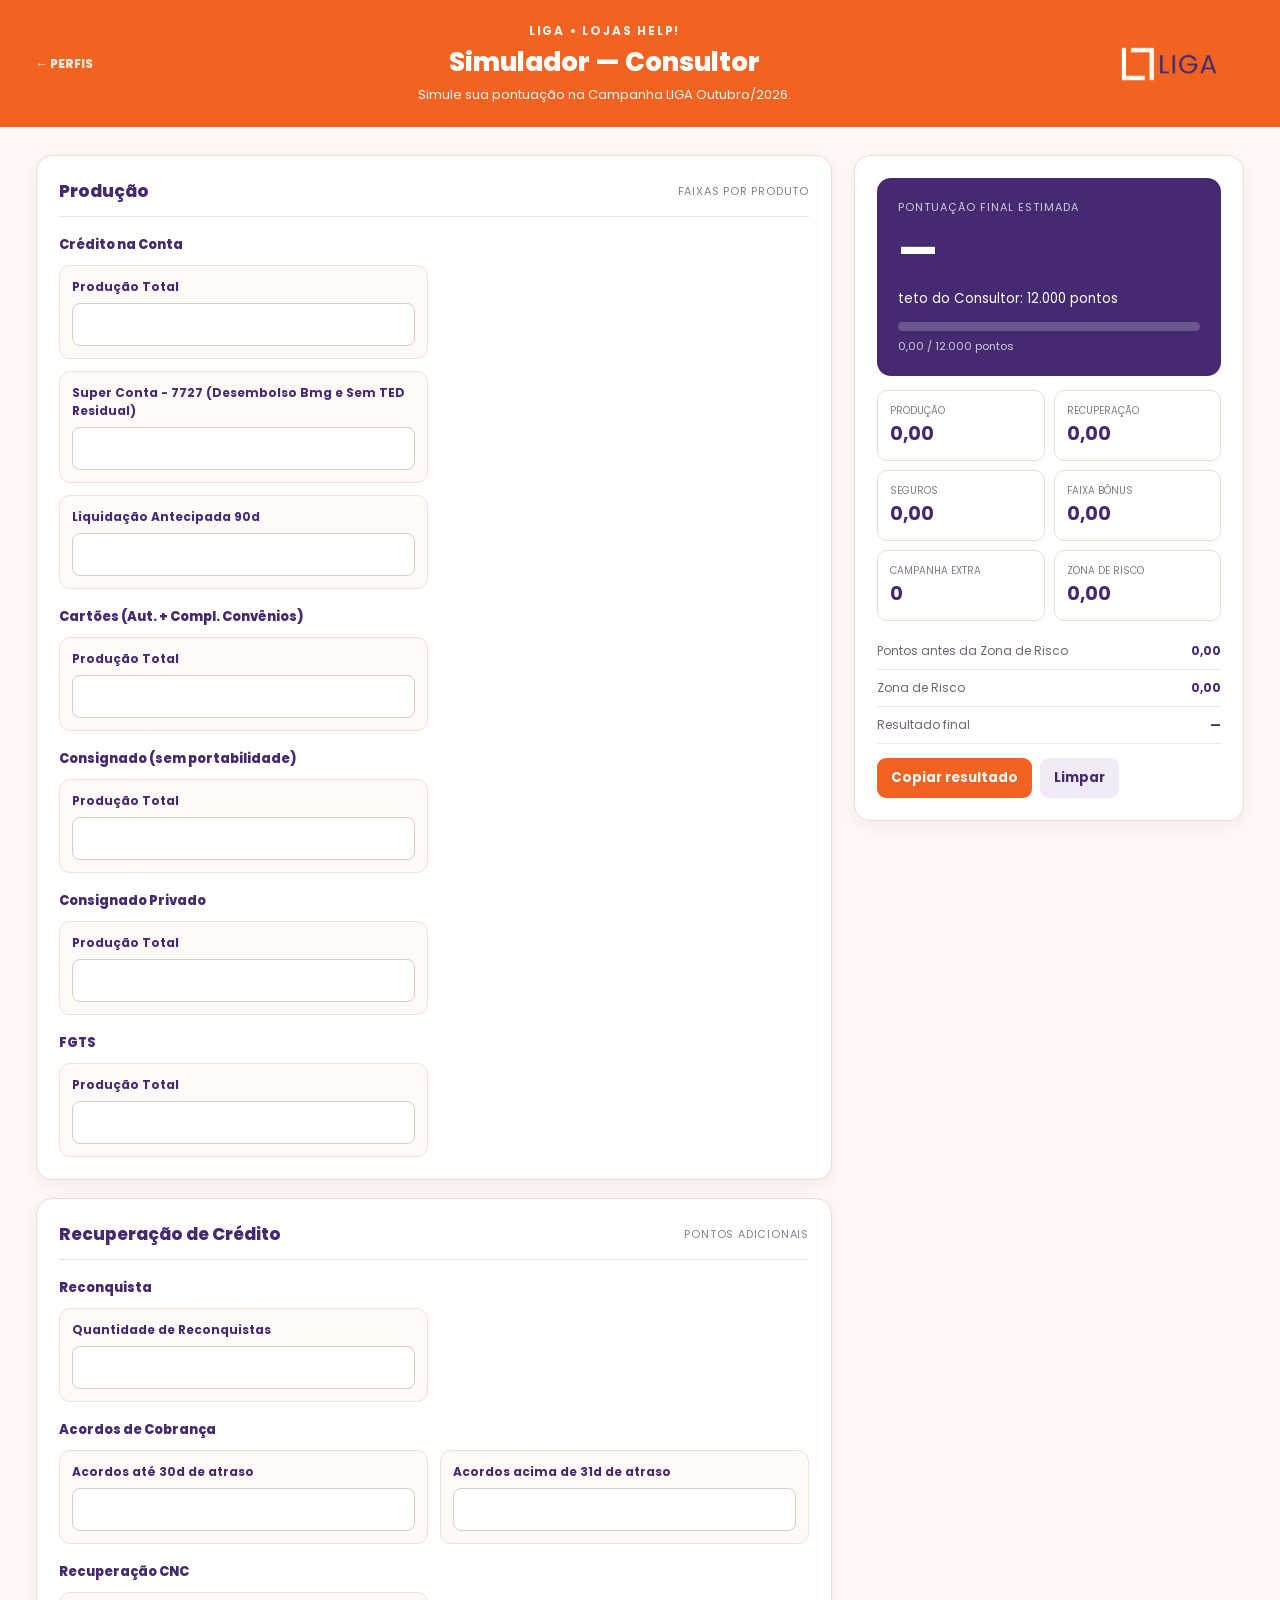
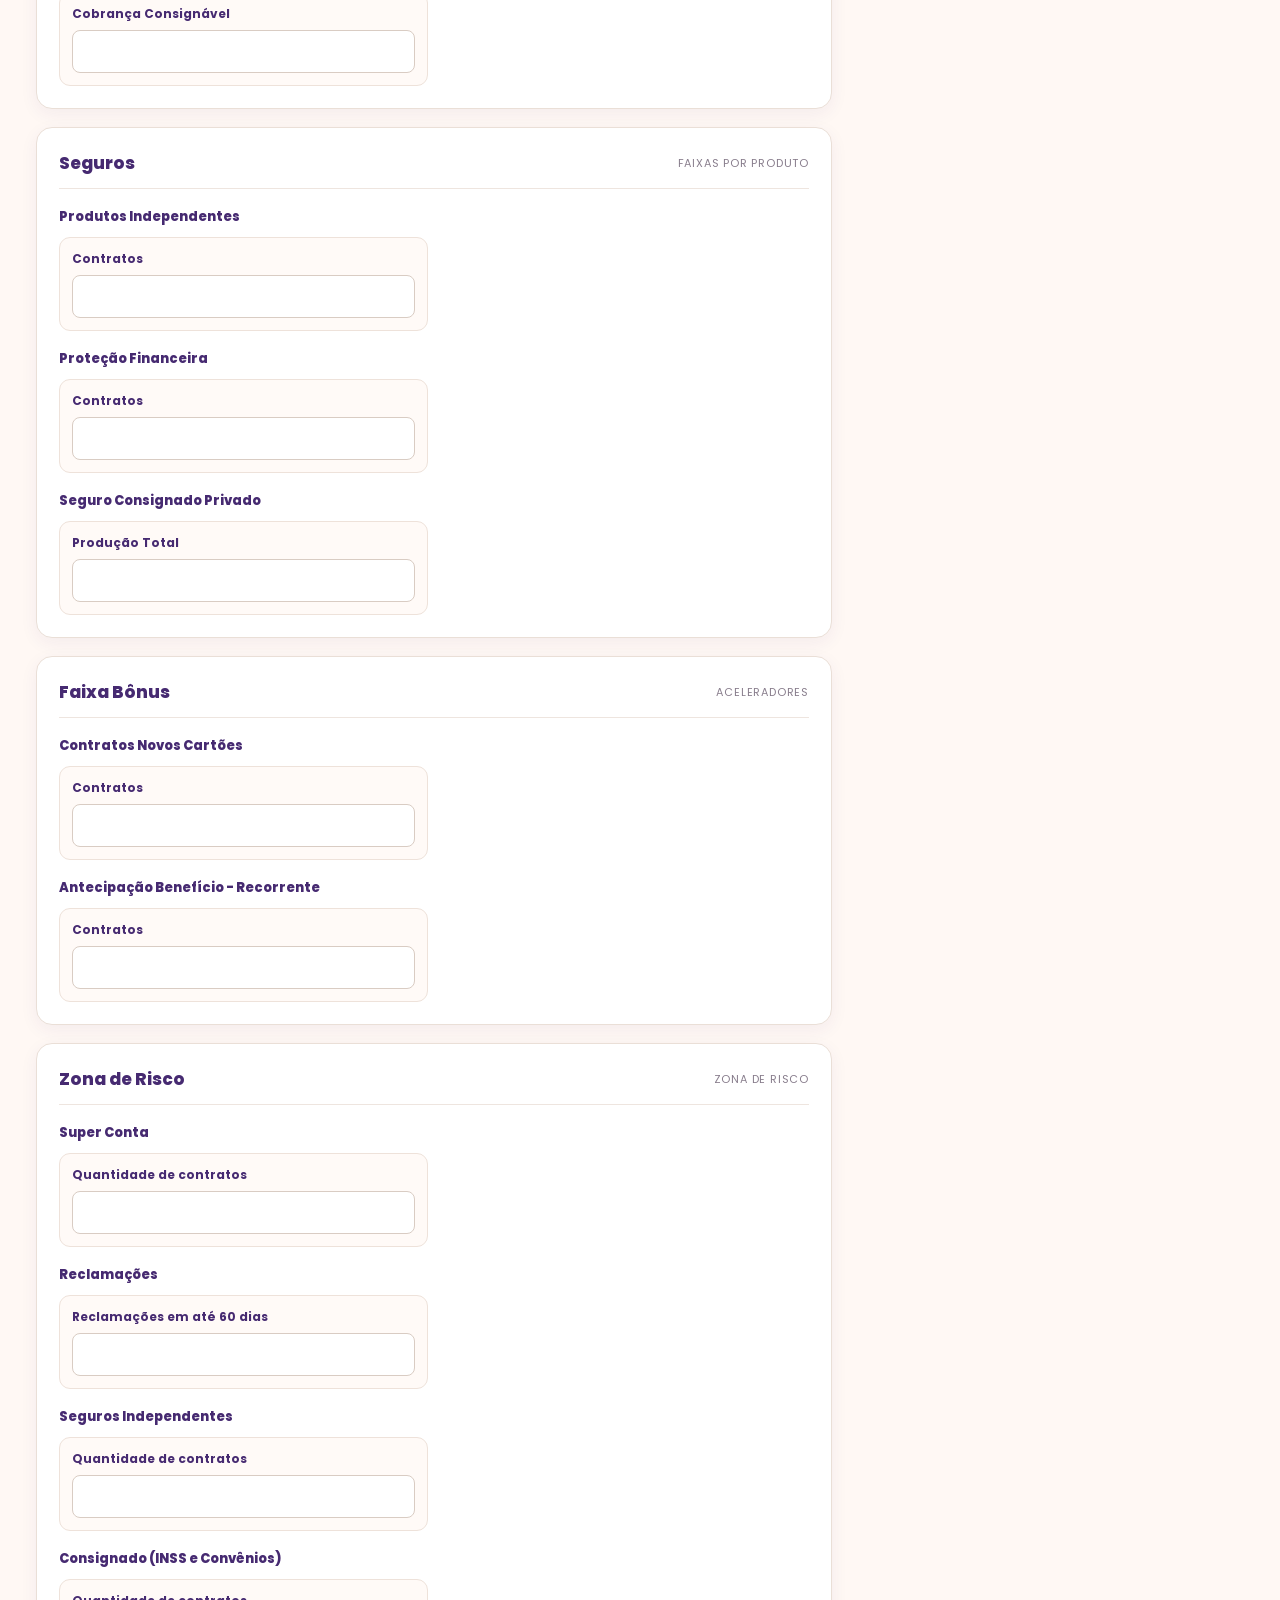
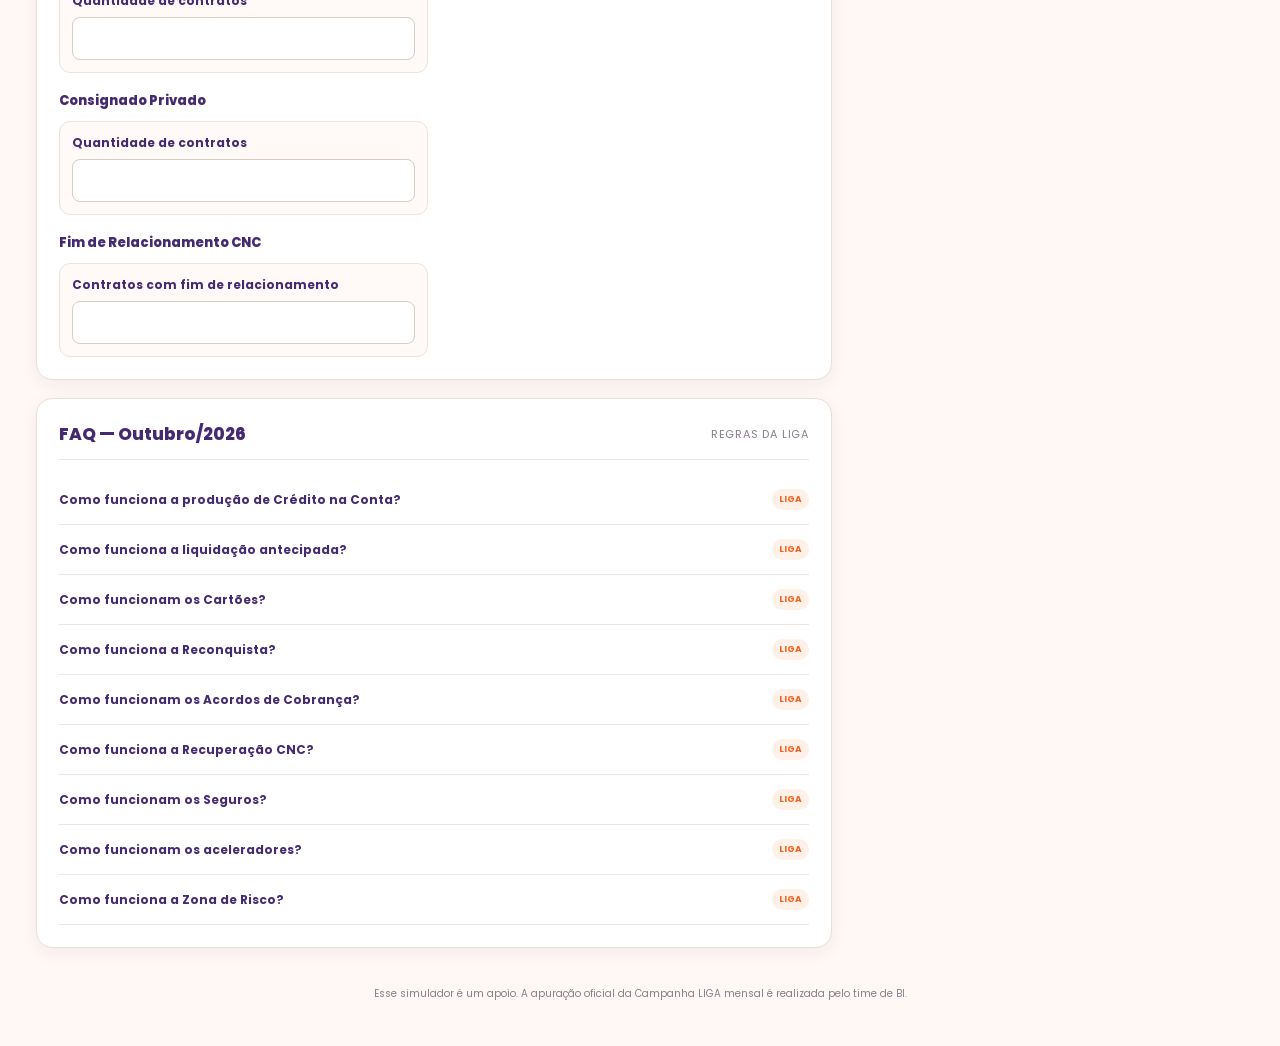
==== consultor.html @ 9d23b5d8 "Add files via upload" ====
<!doctype html><html lang="pt-BR"><head><meta charset="utf-8"><meta name="viewport" content="width=device-width,initial-scale=1"><title>LIGA Outubro/2026 — Consultor</title><link rel="stylesheet" href="styles.css"></head><body>
<header class="top"><a href="index.html" style="color:#fff;text-decoration:none;font-size:12px;font-weight:800;opacity:.85;margin-right:22px">← PERFIS</a><div><div class="brand">LIGA • LOJAS HELP!</div><div class="title">Simulador — Consultor</div><div class="subtitle">Simule sua pontuação na Campanha LIGA Outubro/2026.</div></div><div class="header-logo"><img src="logo-liga.png" alt="LIGA"></div></header>
<main class="wrap">
  <div class="layout">
    <section id="main">
      <div class="card">
        <div class="sectionhead"><h2>Produção</h2><span>Faixas por produto</span></div>

        <h3 class="subcat">Crédito na Conta</h3>
        <div class="grid single-stack">
          <div class="field"><label>Produção Total</label><input id="cnc" type="number" min="0"></div>
          <div class="field"><label>Super Conta - 7727 (Desembolso Bmg e Sem TED Residual)</label><input id="superProd" type="number" min="0"></div>
          <div class="field"><label>Liquidação Antecipada 90d</label><input id="cncLiq" type="number" min="0"></div>
        </div>

        <h3 class="subcat">Cartões (Aut. + Compl. Convênios)</h3>
        <div class="grid"><div class="field"><label>Produção Total</label><input id="cards" type="number" min="0"></div></div>

        <h3 class="subcat">Consignado (sem portabilidade)</h3>
        <div class="grid"><div class="field"><label>Produção Total</label><input id="cons" type="number" min="0"></div></div>

        <h3 class="subcat">Consignado Privado</h3>
        <div class="grid"><div class="field"><label>Produção Total</label><input id="priv" type="number" min="0"></div></div>

        <h3 class="subcat">FGTS</h3>
        <div class="grid"><div class="field"><label>Produção Total</label><input id="fgts" type="number" min="0"></div></div>
      </div>

      <div class="card">
        <div class="sectionhead"><h2>Recuperação de Crédito</h2><span>Pontos adicionais</span></div>
        <h3 class="subcat">Reconquista</h3>
        <div class="grid"><div class="field"><label>Quantidade de Reconquistas</label><input id="recon" type="number" min="0"></div></div>
        <h3 class="subcat">Acordos de Cobrança</h3>
        <div class="grid"><div class="field"><label>Acordos até 30d de atraso</label><input id="acord30" type="number" min="0"></div><div class="field"><label>Acordos acima de 31d de atraso</label><input id="acord31" type="number" min="0"></div></div>
        <h3 class="subcat">Recuperação CNC</h3>
        <div class="grid"><div class="field"><label>Cobrança Consignável</label><input id="cob" type="number" min="0"></div></div>
      </div>

      <div class="card">
        <div class="sectionhead"><h2>Seguros</h2><span>Faixas por produto</span></div>
        <h3 class="subcat">Produtos Independentes</h3>
        <div class="grid"><div class="field"><label>Contratos</label><input id="segInd" type="number" min="0"></div></div>
        <h3 class="subcat">Proteção Financeira</h3>
        <div class="grid"><div class="field"><label>Contratos</label><input id="protecao" type="number" min="0"></div></div>
        <h3 class="subcat">Seguro Consignado Privado</h3>
        <div class="grid"><div class="field"><label>Produção Total</label><input id="privSeguro" type="number" min="0"></div></div>
      </div>

      <div class="card">
        <div class="sectionhead"><h2>Faixa Bônus</h2><span>Aceleradores</span></div>
        <h3 class="subcat">Contratos Novos Cartões</h3>
        <div class="grid"><div class="field"><label>Contratos</label><input id="novosCartoes" type="number" min="0"></div></div>
        <h3 class="subcat">Antecipação Benefício - Recorrente</h3>
        <div class="grid"><div class="field"><label>Contratos</label><input id="antecipacao" type="number" min="0"></div></div>
      </div>

      <div class="card">
        <div class="sectionhead"><h2>Zona de Risco</h2><span>Zona de Risco</span></div>
        <h3 class="subcat">Super Conta</h3>
        <div class="grid"><div class="field"><label>Quantidade de contratos</label><input id="superQtd" type="number" min="0"></div></div>
        <h3 class="subcat">Reclamações</h3>
        <div class="grid"><div class="field"><label>Reclamações em até 60 dias</label><input id="reclam" type="number" min="0"></div></div>
        <h3 class="subcat">Seguros Independentes</h3>
        <div class="grid"><div class="field"><label>Quantidade de contratos</label><input id="segRisk" type="number" min="0"></div></div>
        <h3 class="subcat">Consignado (INSS e Convênios)</h3>
        <div class="grid"><div class="field"><label>Quantidade de contratos</label><input id="consQtd" type="number" min="0"></div></div>
        <h3 class="subcat">Consignado Privado</h3>
        <div class="grid"><div class="field"><label>Quantidade de contratos</label><input id="privQtd" type="number" min="0"></div></div>
        <h3 class="subcat">Fim de Relacionamento CNC</h3>
        <div class="grid"><div class="field"><label>Contratos com fim de relacionamento</label><input id="fim" type="number" min="0"></div></div>
      </div>

      <div class="card faq">
        <div class="sectionhead"><h2>FAQ — Outubro/2026</h2><span>Regras da LIGA</span></div>
        <div id="faqConsultor"></div>
      </div>
    </section>

    <aside class="sticky">
      <div class="card">
        <div class="hero">
          <div class="label">Pontuação final estimada</div>
          <div class="points" id="points">0</div>
          <small>teto do Consultor: 12.000 pontos</small>
          <div class="meter"><div id="bar"></div></div>
          <div class="metertext" id="metertext">0 / 12.000 pontos</div>
        </div>
        <div class="kpis">
          <div class="kpi"><small>Produção</small><strong id="prodPts">0</strong></div>
          <div class="kpi"><small>Recuperação</small><strong id="recPts">0</strong></div>
          <div class="kpi"><small>Seguros</small><strong id="segPts">0</strong></div>
          <div class="kpi"><small>Faixa Bônus</small><strong id="bonusPts">0</strong></div>
          <div class="kpi"><small>Campanha Extra</small><strong id="extraPts">0</strong></div>
          <div class="kpi"><small>Zona de Risco</small><strong class="bad" id="defPts">0</strong></div>
        </div>
        <div class="breakdown">
          <div class="brow"><span>Pontos antes da Zona de Risco</span><strong id="before">0</strong></div>
          <div class="brow"><span>Zona de Risco</span><strong class="bad" id="defline">0</strong></div>
          <div class="brow"><span>Resultado final</span><strong id="finalrow">0</strong></div>
        </div>
        <div class="actions"><button class="btn primary" id="copy">Copiar resultado</button><button class="btn secondary" id="clear">Limpar</button></div>
      </div>
    </aside>
  </div>
  <div class="footer">Esse simulador é um apoio. A apuração oficial da Campanha LIGA mensal é realizada pelo time de BI.</div>
</main>
<script src="config-outubro.js"></script><script>
const $=id=>document.getElementById(id);
const n=id=>Math.max(0,parseFloat($(id)?.value)||0);
const fmt=v=>Number(v).toLocaleString('pt-BR',{minimumFractionDigits:2,maximumFractionDigits:2});

// Regras matemáticas reproduzidas da aba "Simulador" e da aba "Premissas"
// da planilha oficial "Simulador Liga Mensal - Consultor - Outubro.26 1.xlsx".
const P={
  cnc:[
    [30000,0.006],[35000,0.009],[40000,0.012],[45000,0.015],[50000,0.018],
    [55000,0.021],[60000,0.024],[65000,0.027],[75000,0.03],[85000,0.04],[100000,0.05]
  ],
  cards:[[0.01,0.01]],
  cons:[[5000,0.001],[20000,0.005],[30000,0.0075],[40000,0.01]],
  priv:[[0,0.01],[40000,0.015],[60000,0.02]],
  fgts:[[0.01,0.01]],
  segurosInd:[[0,0],[6,3],[11,5],[16,10]],
  protecao:[[0,0],[20,3],[46,5],[66,10]],
  novoCartao:[[0,0],[3,30],[7,40],[10,50]],
  antecipacao:[[0,0],[4,10],[8,20]],
  superDef:[[0,-0.2],[2,-0.1],[3,0]],
  reclDef:[[0,0],[1,-0.1],[2,-0.2]],
  segDef:[[0,-0.2],[3,0]],
  consDef:[[0,-0.2],[3,0]],
  privDef:[[0,-0.1],[2,0]],
  recon:[[1,50],[4,100]]
};
function lookup(v,arr){let r=arr[0]?.[1]??0;for(const [m,x] of arr){if(v>=m)r=x;else break}return r}
function calc(){
  // D8 = D4 + 50%*D5 - D7, never below zero.
  const cncFinal=Math.max(0,n('cnc')+n('superProd')*0.5-n('cncLiq'));
  // O1 (dias da primeira digitação) na planilha fica vazio/0 por padrão,
  // portanto o simulador usa as faixas padrão de Consultor.
  const cncRate=lookup(cncFinal,P.cnc);
  const cncPts=cncFinal*cncRate;
  const cardPts=n('cards')*0.01;
  const consPts=n('cons')*lookup(n('cons'),P.cons);
  const privPts=n('priv')*lookup(n('priv'),P.priv);
  const fgtsPts=n('fgts')*0.01;
  const production=cncPts+cardPts+consPts+privPts+fgtsPts;

  const reconPts=n('recon')*lookup(n('recon'),P.recon);
  const acord30Pts=n('acord30')*0.20;
  const acord31Pts=n('acord31')*0.10;
  const recoveryCncPts=n('cob')*0.10;
  const recovery=reconPts+acord30Pts+acord31Pts+recoveryCncPts;

  const si=n('segInd');
  const siPts=lookup(si,P.segurosInd)*si;
  const pf=n('protecao');
  const pfPts=si<6?0:lookup(pf,P.protecao)*pf;
  const privSeguroPts=n('privSeguro')*0.005;
  const insurance=siPts+pfPts+privSeguroPts;

  const newCardPts=lookup(n('novosCartoes'),P.novoCartao)*n('novosCartoes');
  const antecipPts=lookup(n('antecipacao'),P.antecipacao)*n('antecipacao');
  const bonus=newCardPts+antecipPts;

  // O3:O6 = produção + recuperação + seguros + bônus.
  const base=production+recovery+insurance+bonus;

  // O7 reproduz os deflatores sequenciais da planilha.
  const dSuper=base*lookup(n('superQtd'),P.superDef);
  const n27=base+dSuper;
  const dRecl=n27*lookup(n('reclam'),P.reclDef);
  const n28=n27+dRecl;
  const dSeg=n28*lookup(n('segRisk'),P.segDef);
  const n29=n28+dSeg;
  const dCons=n29*lookup(n('consQtd'),P.consDef);
  const n30=n29+dCons;
  const dPriv=n30*lookup(n('privQtd'),P.privDef);
  const fim=-n('fim')*50;
  const deflators=dSuper+dRecl+dSeg+dCons+dPriv+fim;

  // O8 = MIN(12.000, O3+O4+O5+O6+O7)
  const final=Math.min(12000,Math.max(0,base+deflators));

  const riskStarted=['superQtd','reclam','segRisk','consQtd','privQtd','fim']
    .some(id => String($(id)?.value ?? '').trim() !== '');
  $('points').textContent=riskStarted?fmt(final):'—';
  $('metertext').textContent=riskStarted?fmt(final)+' / 12.000 pontos':'Preencha a Zona de Risco para visualizar a pontuação final';
  
  $('prodPts').textContent=fmt(production);
  $('recPts').textContent=fmt(recovery);
  $('segPts').textContent=fmt(insurance);
  $('bonusPts').textContent=fmt(bonus);
  $('defPts').textContent=fmt(deflators);
  $('before').textContent=fmt(base);
  $('defline').textContent=(deflators<0?'-':'')+fmt(Math.abs(deflators));
  $('finalrow').textContent=riskStarted?fmt(final):'—';
  $('bar').style.width=(riskStarted?Math.min(100,final/12000*100):0)+'%';
  $('metertext').textContent=fmt(final)+' / 12.000 pontos';
}

document.querySelectorAll('input').forEach(x=>x.addEventListener('input',calc));
$('clear').onclick=()=>{document.querySelectorAll('input').forEach(x=>x.value='');calc()};
$('copy').onclick=()=>{const v=$('points').textContent;if(v==='—')return;navigator.clipboard?.writeText('Minha simulação LIGA Outubro/2026: '+v+' pontos.');};

const faq=[
['Como funciona a produção de Crédito na Conta?','A produção considerada é a Produção Total + 50% da produção de Super Conta (7727), com Desembolso Bmg e sem TED Residual, descontando a Liquidação Antecipada 90d. A faixa é aplicada sobre essa produção final.'],
['Como funciona a liquidação antecipada?','O valor de liquidação antecipada em até 90 dias reduz a produção considerada de Crédito na Conta.'],
['Como funcionam os Cartões?','A produção de Cartões considerada pelo simulador é a Produção Total multiplicada pela taxa de 1,00% prevista na planilha.'],
['Como funciona a Reconquista?','Até 3 contratos: 50 pontos por contrato. A partir de 4 contratos: 100 pontos por contrato.'],
['Como funcionam os Acordos de Cobrança?','20% sobre pagamentos de acordos até 30 dias de atraso e 10% sobre pagamentos a partir do 31º dia.'],
['Como funciona a Recuperação CNC?','10% sobre o valor informado como Cobrança Consignável/valor recuperado do CNC.'],
['Como funcionam os Seguros?','Produtos Independentes: 6–10 = 3 pontos por contrato; 11–15 = 5; 16+ = 10. Proteção Financeira: 20–45 = 3; 46–65 = 5; 66+ = 10, condicionada a pelo menos 6 Produtos Independentes. Seguro Consignado Privado: 0,50% sobre a produção informada.'],
['Como funcionam os aceleradores?','Contratos Novos Cartões: 3–6 = 30 pontos por contrato; 7–9 = 40; 10+ = 50. Antecipação de Benefício recorrente: 4–8 = 10 pontos por contrato; 9+ = 20.'],
['Como funciona a Zona de Risco?','Os deflatores são calculados sequencialmente sobre o subtotal da planilha: Super Conta, Reclamações, Seguros Independentes, Consignado, Consignado Privado e -50 pontos por contrato com fim de relacionamento CNC.']
];
$('faqConsultor').innerHTML=faq.map(x=>`<div class="item"><button onclick="this.parentElement.classList.toggle('open')">${x[0]} <span class="tag">LIGA</span></button><div class="answer">${x[1]}</div></div>`).join('');
calc();
</script></body></html>
---- styles.css ----
@import url('https://fonts.googleapis.com/css2?family=Poppins:wght@400;500;600;700;800&display=swap');
*{box-sizing:border-box}
:root{--orange:#f26322;--purple:#462a71;--light:#fff8f4;--border:#eadfd7;--muted:#756d78}
html,body{margin:0;min-height:100%;font-family:'Poppins',sans-serif;color:var(--purple)}
body{background:var(--light)}
button,input{font-family:'Poppins',sans-serif}a{text-decoration:none}
.top{background:var(--orange);color:#fff;padding:22px 36px;display:flex;align-items:center;gap:20px}
.top>a{color:#fff!important;font-family:'Poppins',sans-serif}.top>div:nth-child(2){flex:1;text-align:center}
.brand{font-size:12px;letter-spacing:1.8px;font-weight:700;opacity:.9}.title{font-size:26px;font-weight:800;margin:3px 0}.subtitle{font-size:13px;opacity:.92}.month{font-size:12px;font-weight:700;letter-spacing:1px}
.wrap{max-width:1440px;margin:auto;padding:28px 36px 45px}.layout{display:grid;grid-template-columns:minmax(0,1fr) 390px;gap:22px;align-items:start}.layout>section{min-width:0}.layout>.sticky{min-width:0}
.card{background:#fff;border:1px solid var(--border);border-radius:16px;padding:22px;box-shadow:0 5px 18px rgba(70,42,113,.06);margin-bottom:18px}
.sectionhead{display:flex;justify-content:space-between;align-items:center;border-bottom:1px solid #eee5df;padding-bottom:12px;margin-bottom:15px}.sectionhead h2{font-size:17px;margin:0;font-weight:800;color:var(--purple)}.sectionhead span{font-size:11px;color:#887d8c;text-transform:uppercase;letter-spacing:.8px}
.grid{display:grid;grid-template-columns:repeat(2,minmax(0,1fr));gap:12px}.field{background:#fffaf7;border:1px solid #eee2da;border-radius:11px;padding:12px}.field label{display:block;font-size:12px;font-weight:700;color:var(--purple);margin-bottom:7px}.field input{width:100%;padding:10px 11px;border:1px solid #d9ccc3;border-radius:8px;background:#fff;color:#2d2237;font-size:14px;outline:none}.field input:focus{border-color:var(--orange);box-shadow:0 0 0 3px rgba(242,99,34,.12)}
.hint,.note{font-size:11px;line-height:1.5;color:#7d737e;margin-top:7px}.sticky{position:sticky;top:16px;height:max-content}
.hero{background:var(--purple);color:#fff;border-radius:14px;padding:21px}.hero .label{font-size:11px;text-transform:uppercase;letter-spacing:1px;opacity:.75}.points{font-size:42px;font-weight:800;margin:3px 0}.meter{height:9px;background:rgba(255,255,255,.2);border-radius:20px;overflow:hidden;margin:12px 0 7px}.meter>div{height:100%;background:var(--orange);width:0;border-radius:20px}.metertext{font-size:11px;opacity:.75}
.kpis{display:grid;grid-template-columns:1fr 1fr;gap:9px;margin-top:14px}.kpi{border:1px solid var(--border);border-radius:10px;padding:12px;background:#fff}.kpi small{display:block;font-size:10px;color:#857a87;text-transform:uppercase}.kpi strong{font-size:19px;color:var(--purple)}
.breakdown{margin-top:12px}.brow{display:flex;justify-content:space-between;border-bottom:1px solid #eee7e2;padding:9px 0;font-size:12px;color:#6e6472}.brow strong{color:var(--purple)}
.actions{display:flex;gap:8px;margin-top:14px}.btn{border:0;border-radius:9px;padding:10px 14px;font-weight:700;cursor:pointer}.primary{background:var(--orange);color:#fff}.secondary{background:#f2eaf7;color:var(--purple)}
.tabs{display:flex;gap:8px;margin-bottom:20px}.tab{border:1px solid #dfd2e8;background:#fff;color:var(--purple);padding:11px 18px;border-radius:10px;font-weight:800;cursor:pointer}.tab.active{background:var(--purple);color:#fff;border-color:var(--purple)}
.faq{margin-top:4px}.item{border-bottom:1px solid #eee5df}.item button{width:100%;border:0;background:#fff;color:var(--purple);display:flex;justify-content:space-between;align-items:center;padding:14px 0;font-size:12px;font-weight:700;text-align:left;cursor:pointer}.tag{font-size:9px;background:#fff0e8;color:var(--orange);padding:4px 7px;border-radius:20px}.answer{display:none;padding:0 0 14px;font-size:12px;color:#6d6470;line-height:1.55}.item.open .answer{display:block}
.footer{text-align:center;color:#8a7e8c;font-size:10px;line-height:1.5;margin-top:20px}
@media(max-width:1000px){.layout{grid-template-columns:minmax(0,1fr) 350px}}@media(max-width:850px){.layout{grid-template-columns:1fr}.sticky{position:static}}@media(max-width:700px){.top{padding:18px 16px;flex-wrap:wrap}.top>div:nth-child(2){order:2;flex-basis:100%;text-align:left}.month{margin-left:auto}.wrap{padding:20px 14px 35px}.grid{grid-template-columns:1fr}.tabs{overflow:auto}.title{font-size:22px}}

.header-logo{margin-left:auto;display:flex;align-items:center}.header-logo img{width:150px;max-height:54px;object-fit:contain;display:block}
@media(max-width:700px){.header-logo img{width:110px;max-height:42px}}

.subcat{font-size:13px;color:var(--purple);margin:18px 0 10px;font-weight:800}

.unit{font-size:10px;color:#8a7e8c;font-weight:500;margin-top:4px}

.single-stack{grid-template-columns:1fr}.single-stack .field{width:calc(50% - 6px)}
@media(max-width:700px){.single-stack .field{width:100%}}
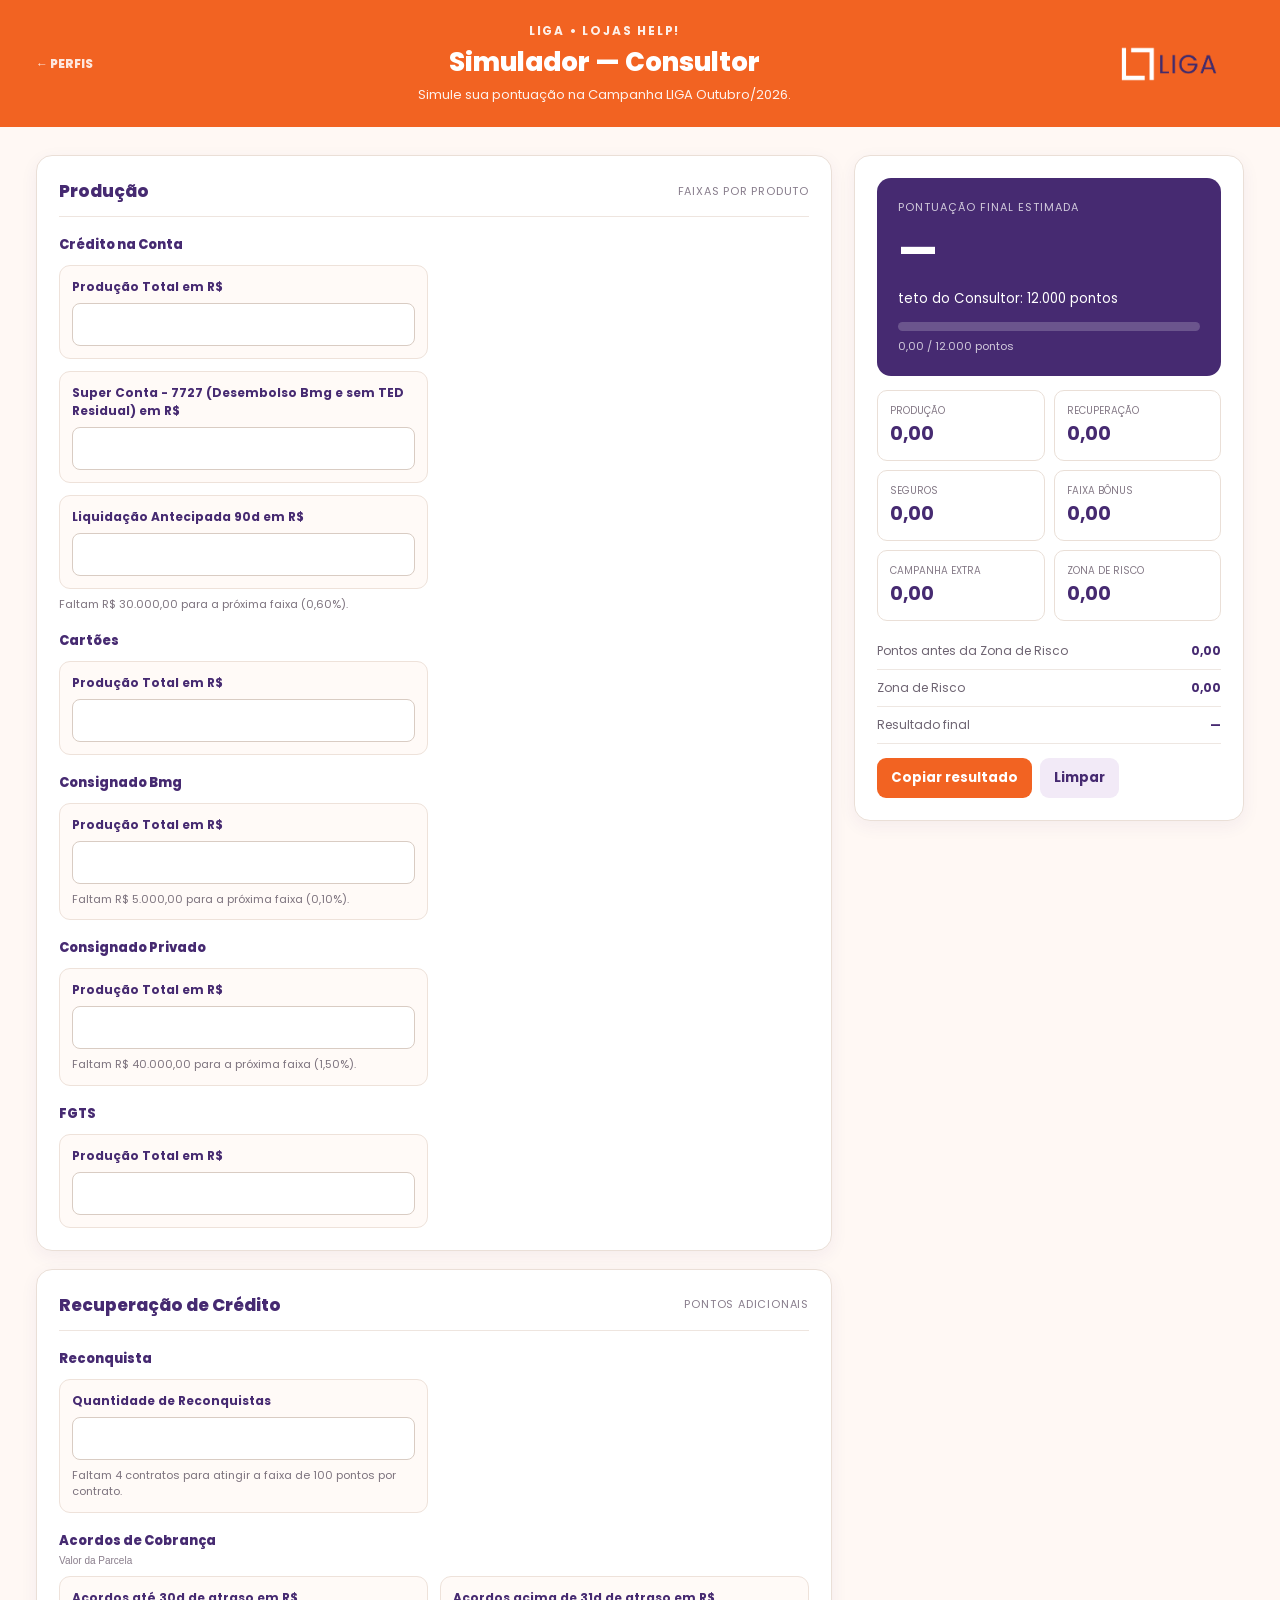
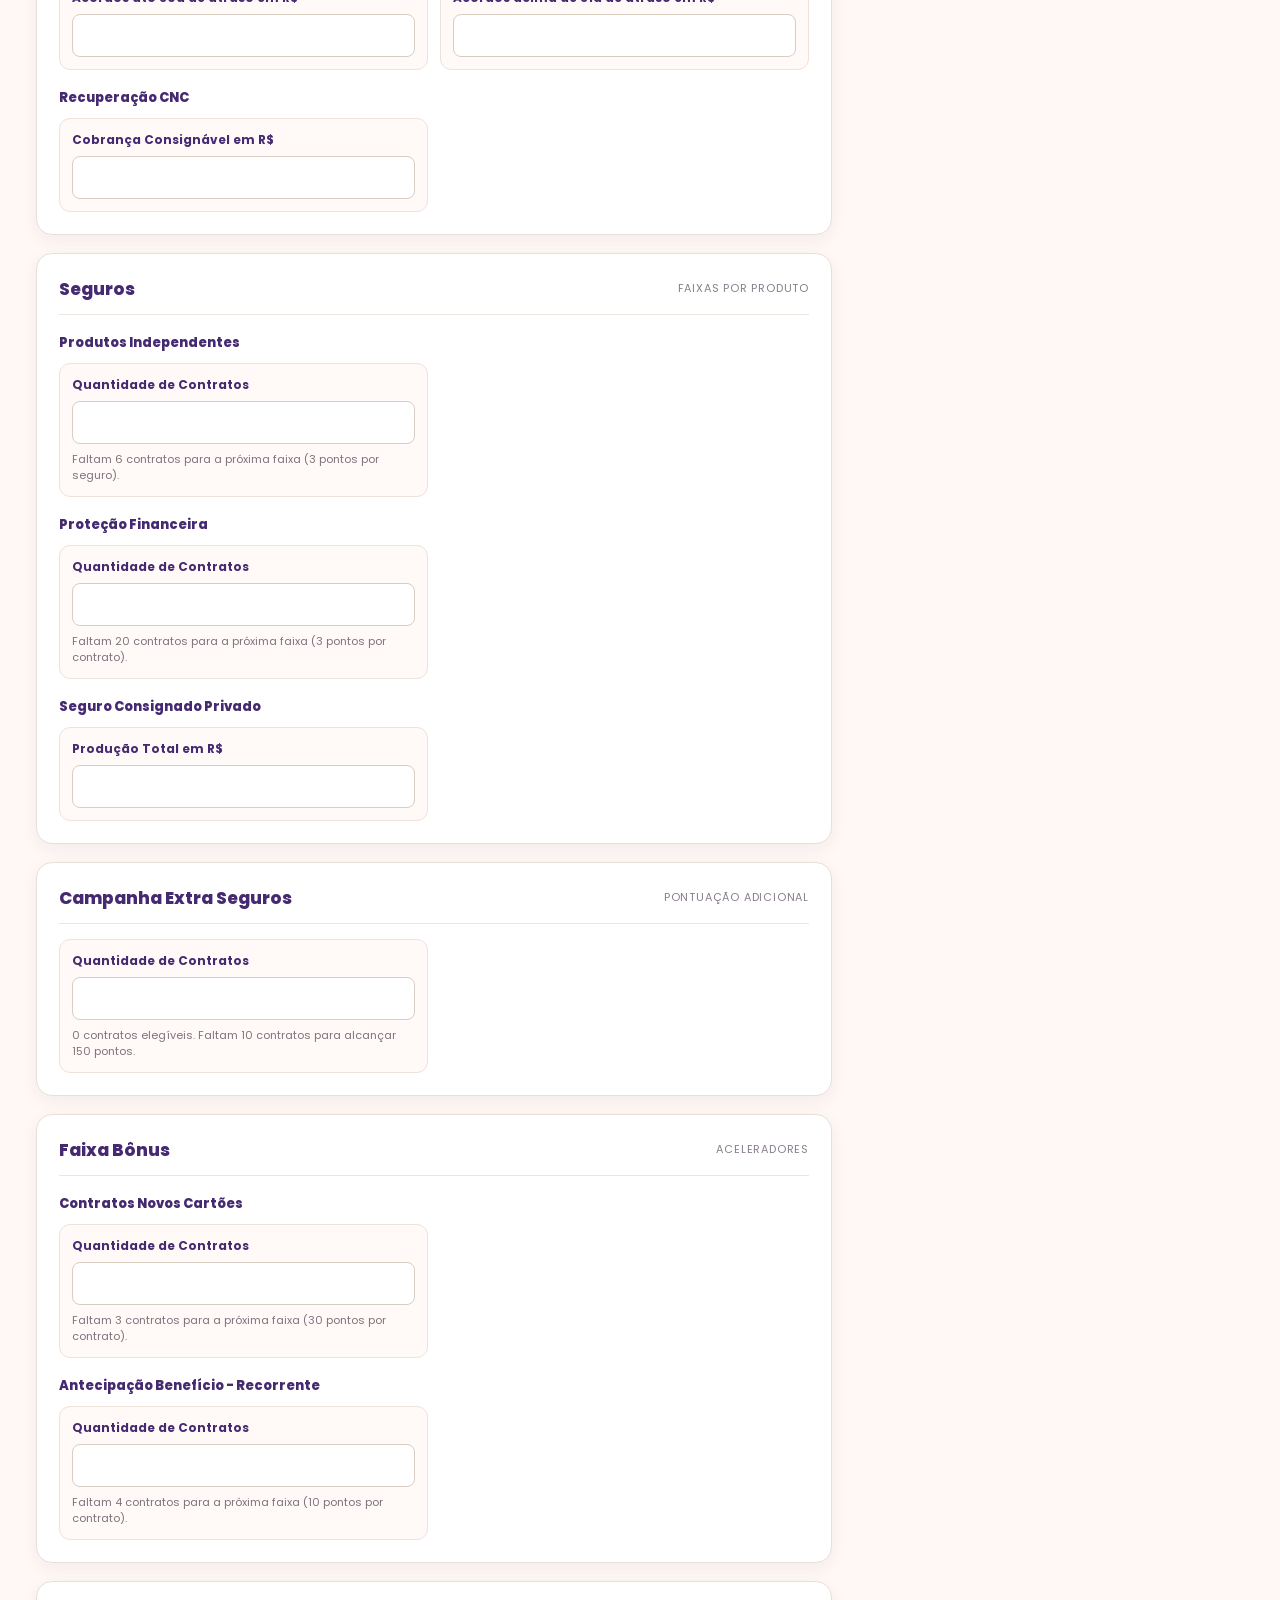
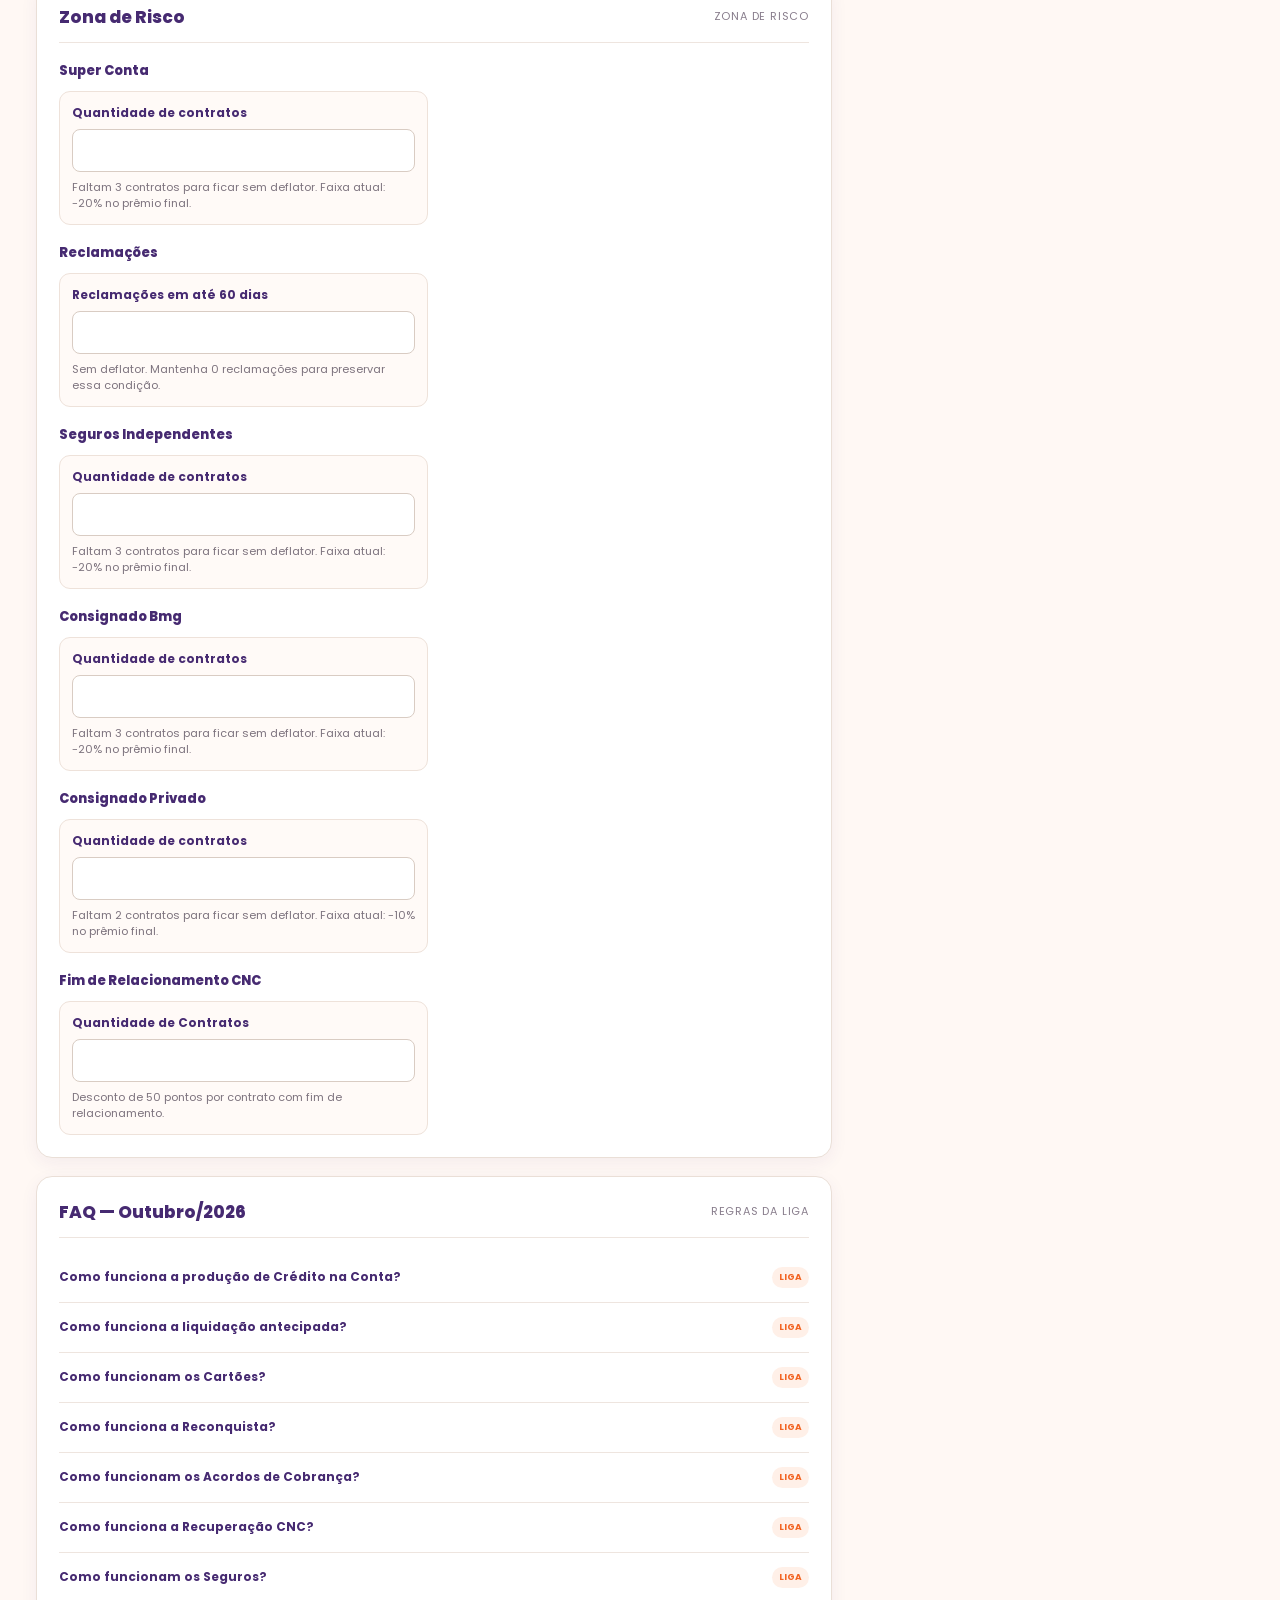
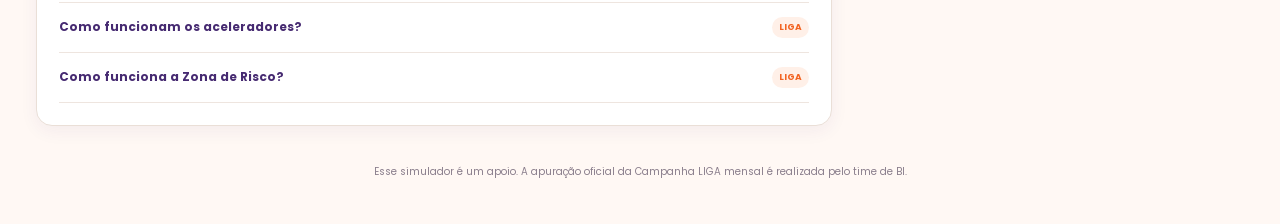
==== commit a7291c91: "Add files via upload" ====
--- a/consultor.html
+++ b/consultor.html
@@ -8,66 +8,72 @@
 
         <h3 class="subcat">Crédito na Conta</h3>
         <div class="grid single-stack">
-          <div class="field"><label>Produção Total</label><input id="cnc" type="number" min="0"></div>
-          <div class="field"><label>Super Conta - 7727 (Desembolso Bmg e Sem TED Residual)</label><input id="superProd" type="number" min="0"></div>
-          <div class="field"><label>Liquidação Antecipada 90d</label><input id="cncLiq" type="number" min="0"></div>
+          <div class="field"><label>Produção Total em R$</label><input id="cnc" class="currency-input" type="text"></div>
+          <div class="field"><label>Super Conta - 7727 (Desembolso Bmg e sem TED Residual) em R$</label><input id="superProd" class="currency-input" type="text"></div>
+          <div class="field"><label>Liquidação Antecipada 90d em R$</label><input id="cncLiq" class="currency-input" type="text"></div>
         </div>
-
-        <h3 class="subcat">Cartões (Aut. + Compl. Convênios)</h3>
-        <div class="grid"><div class="field"><label>Produção Total</label><input id="cards" type="number" min="0"></div></div>
-
-        <h3 class="subcat">Consignado (sem portabilidade)</h3>
-        <div class="grid"><div class="field"><label>Produção Total</label><input id="cons" type="number" min="0"></div></div>
+        <div class="hint" id="cncNext"></div>
+
+        <h3 class="subcat">Cartões</h3>
+        <div class="grid"><div class="field"><label>Produção Total em R$</label><input id="cards" class="currency-input" type="text"></div></div>
+
+        <h3 class="subcat">Consignado Bmg</h3>
+        <div class="grid"><div class="field"><label>Produção Total em R$</label><input id="cons" class="currency-input" type="text"><div class="hint" id="consNext"></div></div></div>
 
         <h3 class="subcat">Consignado Privado</h3>
-        <div class="grid"><div class="field"><label>Produção Total</label><input id="priv" type="number" min="0"></div></div>
+        <div class="grid"><div class="field"><label>Produção Total em R$</label><input id="priv" class="currency-input" type="text"><div class="hint" id="privNext"></div></div></div>
 
         <h3 class="subcat">FGTS</h3>
-        <div class="grid"><div class="field"><label>Produção Total</label><input id="fgts" type="number" min="0"></div></div>
+        <div class="grid"><div class="field"><label>Produção Total em R$</label><input id="fgts" class="currency-input" type="text"></div></div>
       </div>
 
       <div class="card">
         <div class="sectionhead"><h2>Recuperação de Crédito</h2><span>Pontos adicionais</span></div>
         <h3 class="subcat">Reconquista</h3>
-        <div class="grid"><div class="field"><label>Quantidade de Reconquistas</label><input id="recon" type="number" min="0"></div></div>
-        <h3 class="subcat">Acordos de Cobrança</h3>
-        <div class="grid"><div class="field"><label>Acordos até 30d de atraso</label><input id="acord30" type="number" min="0"></div><div class="field"><label>Acordos acima de 31d de atraso</label><input id="acord31" type="number" min="0"></div></div>
+        <div class="grid"><div class="field"><label>Quantidade de Reconquistas</label><input id="recon" type="number" min="0"><div class="hint" id="reconNext"></div></div></div>
+        <h3 class="subcat">Acordos de Cobrança</h3><div class="unit" style="margin-top:-6px;margin-bottom:10px">Valor da Parcela</div>
+        <div class="grid"><div class="field"><label>Acordos até 30d de atraso em R$</label><input id="acord30" class="currency-input" type="text"></div><div class="field"><label>Acordos acima de 31d de atraso em R$</label><input id="acord31" class="currency-input" type="text"></div></div>
         <h3 class="subcat">Recuperação CNC</h3>
-        <div class="grid"><div class="field"><label>Cobrança Consignável</label><input id="cob" type="number" min="0"></div></div>
+        <div class="grid"><div class="field"><label>Cobrança Consignável em R$</label><input id="cob" class="currency-input" type="text"></div></div>
       </div>
 
       <div class="card">
         <div class="sectionhead"><h2>Seguros</h2><span>Faixas por produto</span></div>
         <h3 class="subcat">Produtos Independentes</h3>
-        <div class="grid"><div class="field"><label>Contratos</label><input id="segInd" type="number" min="0"></div></div>
+        <div class="grid"><div class="field"><label>Quantidade de Contratos</label><input id="segInd" type="number" min="0"><div class="hint" id="segIndNext"></div></div></div>
         <h3 class="subcat">Proteção Financeira</h3>
-        <div class="grid"><div class="field"><label>Contratos</label><input id="protecao" type="number" min="0"></div></div>
+        <div class="grid"><div class="field"><label>Quantidade de Contratos</label><input id="protecao" type="number" min="0"><div class="hint" id="protecaoNext"></div></div></div>
         <h3 class="subcat">Seguro Consignado Privado</h3>
-        <div class="grid"><div class="field"><label>Produção Total</label><input id="privSeguro" type="number" min="0"></div></div>
+        <div class="grid"><div class="field"><label>Produção Total em R$</label><input id="privSeguro" class="currency-input" type="text"></div></div>
+      </div>
+
+      <div class="card">
+        <div class="sectionhead"><h2>Campanha Extra Seguros</h2><span>Pontuação adicional</span></div>
+        <div class="grid"><div class="field"><label>Quantidade de Contratos</label><input id="extraSegQtd" type="number" min="0" step="1"><div class="hint" id="extraSegNext">Faltam 10 contratos para alcançar 150 pontos extras.</div></div></div>
       </div>
 
       <div class="card">
         <div class="sectionhead"><h2>Faixa Bônus</h2><span>Aceleradores</span></div>
         <h3 class="subcat">Contratos Novos Cartões</h3>
-        <div class="grid"><div class="field"><label>Contratos</label><input id="novosCartoes" type="number" min="0"></div></div>
+        <div class="grid"><div class="field"><label>Quantidade de Contratos</label><input id="novosCartoes" type="number" min="0"><div class="hint" id="novosCartoesNext"></div></div></div>
         <h3 class="subcat">Antecipação Benefício - Recorrente</h3>
-        <div class="grid"><div class="field"><label>Contratos</label><input id="antecipacao" type="number" min="0"></div></div>
+        <div class="grid"><div class="field"><label>Quantidade de Contratos</label><input id="antecipacao" type="number" min="0"><div class="hint" id="antecipacaoNext"></div></div></div>
       </div>
 
       <div class="card">
         <div class="sectionhead"><h2>Zona de Risco</h2><span>Zona de Risco</span></div>
         <h3 class="subcat">Super Conta</h3>
-        <div class="grid"><div class="field"><label>Quantidade de contratos</label><input id="superQtd" type="number" min="0"></div></div>
+        <div class="grid"><div class="field"><label>Quantidade de contratos</label><input id="superQtd" type="number" min="0"><div class="hint" id="superRiskNext">0 ou 1 contrato: -20% no prêmio final; 2 contratos: -10%; 3 ou mais: sem deflator.</div></div></div>
         <h3 class="subcat">Reclamações</h3>
-        <div class="grid"><div class="field"><label>Reclamações em até 60 dias</label><input id="reclam" type="number" min="0"></div></div>
+        <div class="grid"><div class="field"><label>Reclamações em até 60 dias</label><input id="reclam" type="number" min="0"><div class="hint" id="reclamRiskNext">2 ou mais reclamações: -20% no prêmio final; 1 reclamação: -10%; 0: sem deflator.</div></div></div>
         <h3 class="subcat">Seguros Independentes</h3>
-        <div class="grid"><div class="field"><label>Quantidade de contratos</label><input id="segRisk" type="number" min="0"></div></div>
-        <h3 class="subcat">Consignado (INSS e Convênios)</h3>
-        <div class="grid"><div class="field"><label>Quantidade de contratos</label><input id="consQtd" type="number" min="0"></div></div>
+        <div class="grid"><div class="field"><label>Quantidade de contratos</label><input id="segRisk" type="number" min="0"><div class="hint" id="segRiskNext">2 ou menos contratos: -20% no prêmio final; 3 ou mais: sem deflator.</div></div></div>
+        <h3 class="subcat">Consignado Bmg</h3>
+        <div class="grid"><div class="field"><label>Quantidade de contratos</label><input id="consQtd" type="number" min="0"><div class="hint" id="consRiskNext">2 ou menos contratos: -20% no prêmio final; 3 ou mais: sem deflator.</div></div></div>
         <h3 class="subcat">Consignado Privado</h3>
-        <div class="grid"><div class="field"><label>Quantidade de contratos</label><input id="privQtd" type="number" min="0"></div></div>
+        <div class="grid"><div class="field"><label>Quantidade de contratos</label><input id="privQtd" type="number" min="0"><div class="hint" id="privRiskNext">0 ou 1 contrato: -10% no prêmio final; 2 ou mais: sem deflator.</div></div></div>
         <h3 class="subcat">Fim de Relacionamento CNC</h3>
-        <div class="grid"><div class="field"><label>Contratos com fim de relacionamento</label><input id="fim" type="number" min="0"></div></div>
+        <div class="grid"><div class="field"><label>Quantidade de Contratos</label><input id="fim" type="number" min="0"><div class="hint">Desconto de 50 pontos por contrato com fim de relacionamento.</div></div></div>
       </div>
 
       <div class="card faq">
@@ -106,14 +112,63 @@
 </main>
 <script src="config-outubro.js"></script><script>
 const $=id=>document.getElementById(id);
-const n=id=>Math.max(0,parseFloat($(id)?.value)||0);
+function parseBRNumber(value){
+  let v=String(value??'').trim().replace(/\s|R\$/g,'');
+  if(!v) return 0;
+  if(v.includes(',')) v=v.replace(/\./g,'').replace(',','.');
+  else if((v.match(/\./g)||[]).length===1 && /\.\d{1,2}$/.test(v)) v=v.replace('.', '.');
+  else if(v.includes('.')) v=v.replace(/\./g,'');
+  return Math.max(0,parseFloat(v)||0);
+}
+function formatBRTyping(value){
+  let raw=String(value??'').replace(/[^0-9,\.]/g,'');
+  const comma=raw.indexOf(',');
+  let integerPart, decimalPart='', hasComma=comma>=0;
+  if(hasComma){
+    integerPart=raw.slice(0,comma).replace(/[.,]/g,'');
+    decimalPart=raw.slice(comma+1).replace(/[^0-9]/g,'').slice(0,2);
+  } else {
+    const dotDecimal=raw.match(/^(\d+)\.(\d{1,2})$/);
+    if(dotDecimal){ integerPart=dotDecimal[1]; decimalPart=dotDecimal[2]; hasComma=true; }
+    else integerPart=raw.replace(/\./g,'').replace(/[^0-9]/g,'');
+  }
+  integerPart=integerPart.replace(/^0+(?=\d)/,'');
+  const grouped=integerPart.replace(/\B(?=(\d{3})+(?!\d))/g,'.');
+  return grouped+(hasComma?','+decimalPart:'');
+}
+function formatBRFixed(value){
+  return Number(value||0).toLocaleString('pt-BR',{minimumFractionDigits:2,maximumFractionDigits:2});
+}
+function setupCurrencyInputs(root=document){
+  root.querySelectorAll('.currency-input').forEach(input=>{
+    input.setAttribute('inputmode','decimal');
+    input.setAttribute('autocomplete','off');
+    input.addEventListener('focus',()=>{
+      input.value=input.value.replace(/\./g,'').replace(/,00$/,'');
+    });
+    input.addEventListener('input',()=>{
+      const start=input.selectionStart;
+      const old=input.value;
+      input.value=formatBRTyping(old);
+      // Keep the caret close to its previous position after grouping separators are inserted.
+      if(start!==null){
+        const delta=input.value.length-old.length;
+        try{input.setSelectionRange(Math.max(0,start+delta),Math.max(0,start+delta));}catch(e){}
+      }
+    });
+    input.addEventListener('blur',()=>{
+      if(String(input.value).trim()!=='') input.value=formatBRFixed(parseBRNumber(input.value));
+    });
+  });
+}
+const n=id=>$(id)?.classList.contains('currency-input')?parseBRNumber($(id).value):Math.max(0,parseFloat($(id)?.value)||0);
 const fmt=v=>Number(v).toLocaleString('pt-BR',{minimumFractionDigits:2,maximumFractionDigits:2});
 
 // Regras matemáticas reproduzidas da aba "Simulador" e da aba "Premissas"
 // da planilha oficial "Simulador Liga Mensal - Consultor - Outubro.26 1.xlsx".
 const P={
   cnc:[
-    [30000,0.006],[35000,0.009],[40000,0.012],[45000,0.015],[50000,0.018],
+    [0,0],[30000,0.006],[35000,0.009],[40000,0.012],[45000,0.015],[50000,0.018],
     [55000,0.021],[60000,0.024],[65000,0.027],[75000,0.03],[85000,0.04],[100000,0.05]
   ],
   cards:[[0.01,0.01]],
@@ -123,7 +178,7 @@
   segurosInd:[[0,0],[6,3],[11,5],[16,10]],
   protecao:[[0,0],[20,3],[46,5],[66,10]],
   novoCartao:[[0,0],[3,30],[7,40],[10,50]],
-  antecipacao:[[0,0],[4,10],[8,20]],
+  antecipacao:[[0,0],[4,10],[9,20]],
   superDef:[[0,-0.2],[2,-0.1],[3,0]],
   reclDef:[[0,0],[1,-0.1],[2,-0.2]],
   segDef:[[0,-0.2],[3,0]],
@@ -132,20 +187,61 @@
   recon:[[1,50],[4,100]]
 };
 function lookup(v,arr){let r=arr[0]?.[1]??0;for(const [m,x] of arr){if(v>=m)r=x;else break}return r}
+const money=v=>'R$ '+Number(Math.max(0,v)).toLocaleString('pt-BR',{minimumFractionDigits:2,maximumFractionDigits:2});
+function nextMoneyHint(id,value,tiers,maxLabel){
+  const next=tiers.find(t=>value<t[0]);
+  if(!next){$(id).textContent=maxLabel||'Faixa máxima atingida.';return}
+  $(id).textContent=`Faltam ${money(next[0]-value)} para a próxima faixa (${next[1]}).`;
+}
+function nextCountHint(id,value,tiers,maxLabel){
+  const next=tiers.find(t=>value<t[0]);
+  if(!next){$(id).textContent=maxLabel||'Faixa máxima atingida.';return}
+  const missing=Math.max(0,next[0]-value);
+  $(id).textContent=`Faltam ${missing} ${missing===1?'contrato':'contratos'} para a próxima faixa (${next[1]}).`;
+}
+function updateRiskHints(){
+  const superQty=n('superQtd');
+  if(superQty>=3) $('superRiskNext').textContent='Faixa sem deflator atingida: 3 ou mais contratos.';
+  else $('superRiskNext').textContent=`Faltam ${3-superQty} ${3-superQty===1?'contrato':'contratos'} para ficar sem deflator. Faixa atual: ${superQty<=1?'-20%': '-10%'} no prêmio final.`;
+
+  const reclamQty=n('reclam');
+  if(reclamQty===0) $('reclamRiskNext').textContent='Sem deflator. Mantenha 0 reclamações para preservar essa condição.';
+  else $('reclamRiskNext').textContent=`${reclamQty} ${reclamQty===1?'reclamação':'reclamações'} registrada(s): ${reclamQty===1?'-10%':'-20%'} no prêmio final. ${reclamQty} ${reclamQty===1?'reclamação':'reclamações'} a menos para ficar sem deflator.`;
+
+  const segQty=n('segRisk');
+  if(segQty>=3) $('segRiskNext').textContent='Faixa sem deflator atingida: 3 ou mais contratos.';
+  else $('segRiskNext').textContent=`Faltam ${3-segQty} ${3-segQty===1?'contrato':'contratos'} para ficar sem deflator. Faixa atual: -20% no prêmio final.`;
+
+  const consQty=n('consQtd');
+  if(consQty>=3) $('consRiskNext').textContent='Faixa sem deflator atingida: 3 ou mais contratos.';
+  else $('consRiskNext').textContent=`Faltam ${3-consQty} ${3-consQty===1?'contrato':'contratos'} para ficar sem deflator. Faixa atual: -20% no prêmio final.`;
+
+  const privQty=n('privQtd');
+  if(privQty>=2) $('privRiskNext').textContent='Faixa sem deflator atingida: 2 ou mais contratos.';
+  else $('privRiskNext').textContent=`${2-privQty===1?'Falta 1 contrato':'Faltam 2 contratos'} para ficar sem deflator. Faixa atual: -10% no prêmio final.`;
+}
 function calc(){
+  updateRiskHints();
   // D8 = D4 + 50%*D5 - D7, never below zero.
   const cncFinal=Math.max(0,n('cnc')+n('superProd')*0.5-n('cncLiq'));
   // O1 (dias da primeira digitação) na planilha fica vazio/0 por padrão,
   // portanto o simulador usa as faixas padrão de Consultor.
   const cncRate=lookup(cncFinal,P.cnc);
   const cncPts=cncFinal*cncRate;
+  const cncTiers=[[30000,'0,60%'],[35000,'0,90%'],[40000,'1,20%'],[45000,'1,50%'],[50000,'1,80%'],[55000,'2,10%'],[60000,'2,40%'],[65000,'2,70%'],[75000,'3,00%'],[85000,'4,00%'],[100000,'5,00%']];
+  nextMoneyHint('cncNext',cncFinal,cncTiers,'Faixa máxima de Crédito na Conta atingida.');
   const cardPts=n('cards')*0.01;
   const consPts=n('cons')*lookup(n('cons'),P.cons);
+  nextMoneyHint('consNext',n('cons'),[[5000,'0,10%'],[20000,'0,50%'],[30000,'0,75%'],[40000,'1,00%']],'Faixa máxima de Consignado Bmg atingida.');
   const privPts=n('priv')*lookup(n('priv'),P.priv);
+  nextMoneyHint('privNext',n('priv'),[[40000,'1,50%'],[60000,'2,00%']],'Faixa máxima de Consignado Privado atingida.');
   const fgtsPts=n('fgts')*0.01;
   const production=cncPts+cardPts+consPts+privPts+fgtsPts;
 
-  const reconPts=n('recon')*lookup(n('recon'),P.recon);
+  const reconQty=n('recon');
+  const reconPts=reconQty*lookup(reconQty,P.recon);
+  if(reconQty>=4){$('reconNext').textContent='Faixa máxima atingida: 100 pontos por contrato.'}
+  else {const missing=4-reconQty;$('reconNext').textContent=`Faltam ${missing} ${missing===1?'contrato':'contratos'} para atingir a faixa de 100 pontos por contrato.`;}
   const acord30Pts=n('acord30')*0.20;
   const acord31Pts=n('acord31')*0.10;
   const recoveryCncPts=n('cob')*0.10;
@@ -153,13 +249,27 @@
 
   const si=n('segInd');
   const siPts=lookup(si,P.segurosInd)*si;
+  nextCountHint('segIndNext',si,[[6,'3 pontos por seguro'],[11,'5 pontos por seguro'],[16,'10 pontos por seguro']],'Faixa máxima atingida: 10 pontos por seguro.');
   const pf=n('protecao');
-  const pfPts=si<6?0:lookup(pf,P.protecao)*pf;
+  const pfPts=lookup(pf,P.protecao)*pf;
+  nextCountHint('protecaoNext',pf,[[20,'3 pontos por contrato'],[46,'5 pontos por contrato'],[66,'10 pontos por contrato']],'Faixa máxima atingida: 10 pontos por contrato.');
   const privSeguroPts=n('privSeguro')*0.005;
   const insurance=siPts+pfPts+privSeguroPts;
 
-  const newCardPts=lookup(n('novosCartoes'),P.novoCartao)*n('novosCartoes');
-  const antecipPts=lookup(n('antecipacao'),P.antecipacao)*n('antecipacao');
+  // Campanha Extra Seguros: quantidade informada especificamente para a campanha.
+  // A pontuação extra é adicionada após os deflatores, sem alterar a base da Zona de Risco.
+  const extraSegQty=Math.floor(n('extraSegQtd'));
+  const extraCampaignPts=extraSegQty>=20?300:extraSegQty>=10?150:0;
+  if(extraSegQty>=20) $('extraSegNext').textContent=`${extraSegQty} contratos elegíveis: 300 pontos extras. Faixa máxima atingida.`;
+  else if(extraSegQty>=10) $('extraSegNext').textContent=`${extraSegQty} contratos elegíveis: 150 pontos extras. Faltam ${20-extraSegQty} ${20-extraSegQty===1?'contrato':'contratos'} para alcançar 300 pontos.`;
+  else $('extraSegNext').textContent=`${extraSegQty} contratos elegíveis. Faltam ${10-extraSegQty} ${10-extraSegQty===1?'contrato':'contratos'} para alcançar 150 pontos.`;
+
+  const novosCartoesQty=n('novosCartoes');
+  const newCardPts=lookup(novosCartoesQty,P.novoCartao)*novosCartoesQty;
+  nextCountHint('novosCartoesNext',novosCartoesQty,[[3,'30 pontos por contrato'],[7,'40 pontos por contrato'],[10,'50 pontos por contrato']],'Faixa máxima atingida: 50 pontos por contrato.');
+  const antecipQty=n('antecipacao');
+  const antecipPts=lookup(antecipQty,P.antecipacao)*antecipQty;
+  nextCountHint('antecipacaoNext',antecipQty,[[4,'10 pontos por contrato'],[9,'20 pontos por contrato']],'Faixa máxima atingida: 20 pontos por contrato.');
   const bonus=newCardPts+antecipPts;
 
   // O3:O6 = produção + recuperação + seguros + bônus.
@@ -179,7 +289,7 @@
   const deflators=dSuper+dRecl+dSeg+dCons+dPriv+fim;
 
   // O8 = MIN(12.000, O3+O4+O5+O6+O7)
-  const final=Math.min(12000,Math.max(0,base+deflators));
+  const final=Math.min(12000,Math.max(0,base+deflators+extraCampaignPts));
 
   const riskStarted=['superQtd','reclam','segRisk','consQtd','privQtd','fim']
     .some(id => String($(id)?.value ?? '').trim() !== '');
@@ -190,6 +300,7 @@
   $('recPts').textContent=fmt(recovery);
   $('segPts').textContent=fmt(insurance);
   $('bonusPts').textContent=fmt(bonus);
+  $('extraPts').textContent=fmt(extraCampaignPts);
   $('defPts').textContent=fmt(deflators);
   $('before').textContent=fmt(base);
   $('defline').textContent=(deflators<0?'-':'')+fmt(Math.abs(deflators));
@@ -198,18 +309,19 @@
   $('metertext').textContent=fmt(final)+' / 12.000 pontos';
 }
 
+setupCurrencyInputs();
 document.querySelectorAll('input').forEach(x=>x.addEventListener('input',calc));
 $('clear').onclick=()=>{document.querySelectorAll('input').forEach(x=>x.value='');calc()};
-$('copy').onclick=()=>{const v=$('points').textContent;if(v==='—')return;navigator.clipboard?.writeText('Minha simulação LIGA Outubro/2026: '+v+' pontos.');};
+$('copy').onclick=()=>{const v=$('points').textContent;if(v==='—')return;navigator.clipboard?.writeText('Minha simulação LIGA Outubro/2026 — Consultor: '+v+' pontos. Campanha Extra Seguros: '+$('extraPts').textContent+' pontos.');};
 
 const faq=[
 ['Como funciona a produção de Crédito na Conta?','A produção considerada é a Produção Total + 50% da produção de Super Conta (7727), com Desembolso Bmg e sem TED Residual, descontando a Liquidação Antecipada 90d. A faixa é aplicada sobre essa produção final.'],
 ['Como funciona a liquidação antecipada?','O valor de liquidação antecipada em até 90 dias reduz a produção considerada de Crédito na Conta.'],
 ['Como funcionam os Cartões?','A produção de Cartões considerada pelo simulador é a Produção Total multiplicada pela taxa de 1,00% prevista na planilha.'],
-['Como funciona a Reconquista?','Até 3 contratos: 50 pontos por contrato. A partir de 4 contratos: 100 pontos por contrato.'],
+['Como funciona a Reconquista?','Até 3 contratos: 50 pontos por contrato. A partir de 4 contratos: 100 pontos por contrato. O indicador informa quantos contratos faltam para alcançar a faixa de 100 pontos por contrato.'],
 ['Como funcionam os Acordos de Cobrança?','20% sobre pagamentos de acordos até 30 dias de atraso e 10% sobre pagamentos a partir do 31º dia.'],
 ['Como funciona a Recuperação CNC?','10% sobre o valor informado como Cobrança Consignável/valor recuperado do CNC.'],
-['Como funcionam os Seguros?','Produtos Independentes: 6–10 = 3 pontos por contrato; 11–15 = 5; 16+ = 10. Proteção Financeira: 20–45 = 3; 46–65 = 5; 66+ = 10, condicionada a pelo menos 6 Produtos Independentes. Seguro Consignado Privado: 0,50% sobre a produção informada.'],
+['Como funcionam os Seguros?','Produtos Independentes: 6–10 = 3 pontos por contrato; 11–15 = 5; 16+ = 10. Proteção Financeira: 20–45 = 3 pontos por contrato; 46–65 = 5; 66+ = 10. Seguro Consignado Privado: 0,50% sobre a produção informada.'],
 ['Como funcionam os aceleradores?','Contratos Novos Cartões: 3–6 = 30 pontos por contrato; 7–9 = 40; 10+ = 50. Antecipação de Benefício recorrente: 4–8 = 10 pontos por contrato; 9+ = 20.'],
 ['Como funciona a Zona de Risco?','Os deflatores são calculados sequencialmente sobre o subtotal da planilha: Super Conta, Reclamações, Seguros Independentes, Consignado, Consignado Privado e -50 pontos por contrato com fim de relacionamento CNC.']
 ];
